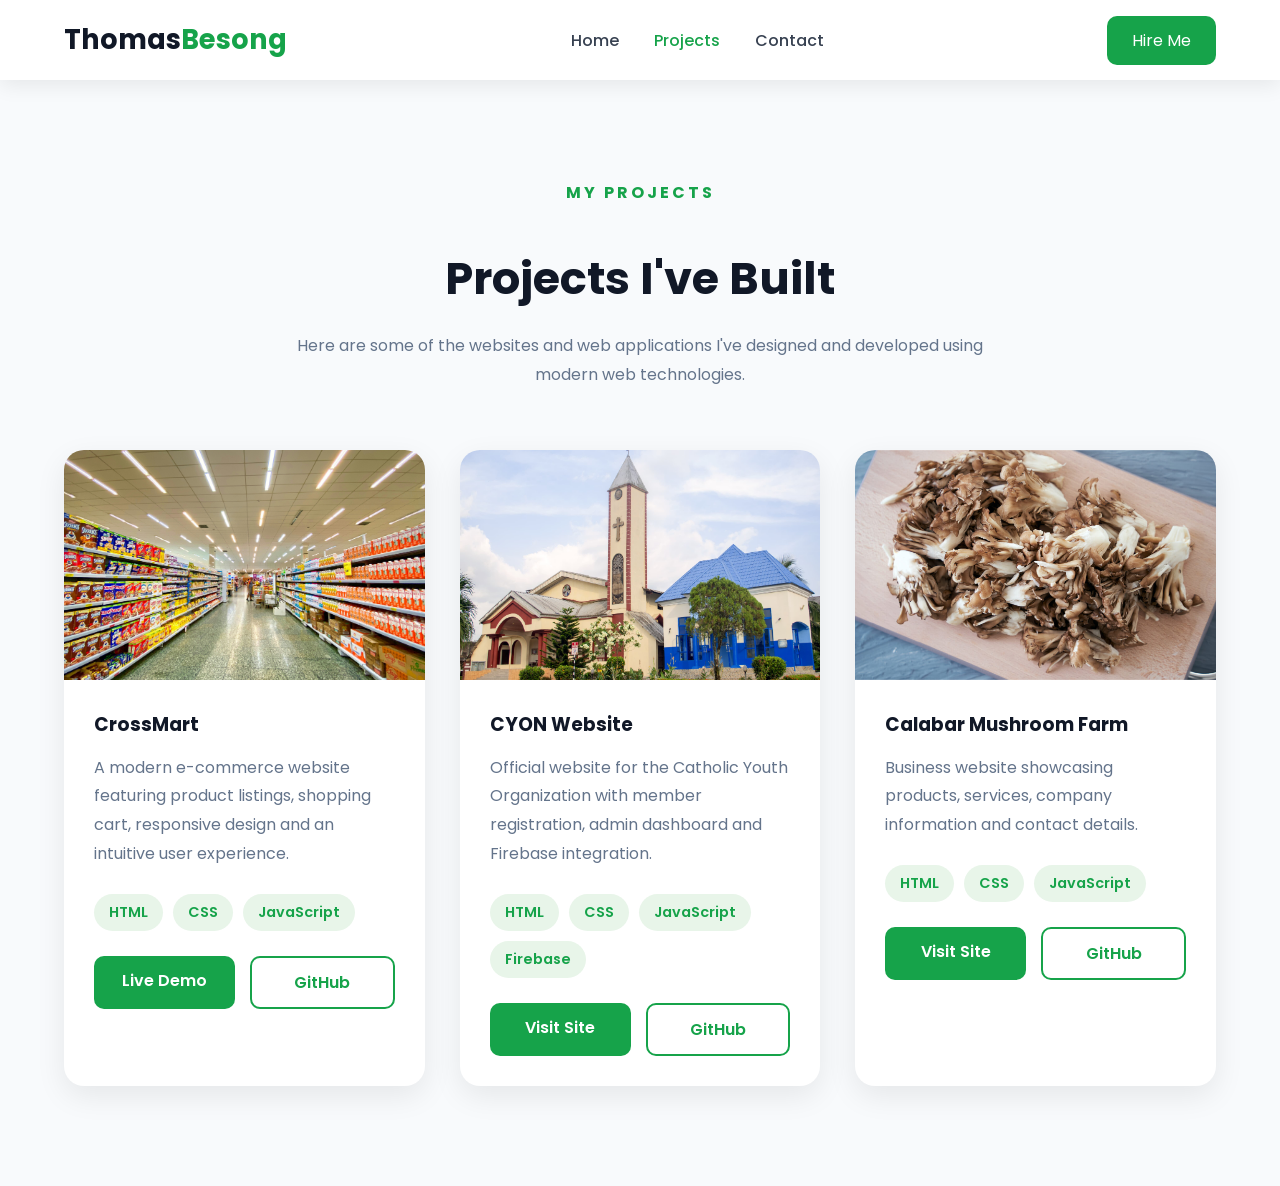
==== myprojects.html @ 171c2c74 "initial website about me" ====
<!DOCTYPE html>
<html lang="en">
<head>
    <meta charset="UTF-8">
    <meta name="viewport" content="width=device-width, initial-scale=1.0">
    <title>My Projects | Thomas Besong</title>

    <link rel="stylesheet" href="style.css">

    <link rel="stylesheet"
    href="https://cdnjs.cloudflare.com/ajax/libs/font-awesome/6.7.2/css/all.min.css">
</head>
<body>
    <header>

        <div class="container nav-container">
    
            <a href="index.html" class="logo">
                Thomas<span>Besong</span>
            </a>
    
            <nav>
    
                <ul class="nav-links">
    
                    <li><a href="index.html">Home</a></li>
    
                    <li><a href="myprojects.html" class="active">Projects</a></li>
    
                    <li><a href="contact.html">Contact</a></li>
    
                </ul>
    
            </nav>
    
            <a href="contact.html" class="hire-btn">
                Hire Me
            </a>
    
        </div>
    
    </header>

<section class="projects">

    <div class="container">

        <div class="project-header">

            <span class="section-tag">MY PROJECTS</span>

            <h2>Projects I've Built</h2>

            <p>
                Here are some of the websites and web applications I've
                designed and developed using modern web technologies.
            </p>

        </div>

        <div class="project-grid">

            <!-- CrossMart -->

            <div class="project-card">

                <img src="img/mart.jpg" alt="CrossMart">

                <div class="project-info">

                    <h3>CrossMart</h3>

                    <p>

                        A modern e-commerce website featuring product
                        listings, shopping cart, responsive design and
                        an intuitive user experience.

                    </p>

                    <div class="tech">

                        <span>HTML</span>
                        <span>CSS</span>
                        <span>JavaScript</span>

                    </div>

                    <div class="buttons">

                        <a href="https://tomgarh.github.io/ecommerce-website/" class="live">
                            Live Demo
                        </a>

                        <a href="https://github.com/Tomgarh/ecommerce-website" class="github">
                            GitHub
                        </a>

                    </div>

                </div>

            </div>

            <!-- CYON -->

            <div class="project-card">

                <img src="img/church.jpeg" alt="CYON Website">

                <div class="project-info">

                    <h3>CYON Website</h3>

                    <p>

                        Official website for the Catholic Youth Organization
                        with member registration, admin dashboard and
                        Firebase integration.

                    </p>

                    <div class="tech">

                        <span>HTML</span>
                        <span>CSS</span>
                        <span>JavaScript</span>
                        <span>Firebase</span>

                    </div>

                    <div class="buttons">

                        <a href="https://tomgarh.github.io/CYON-WEBSITE/index.html" class="live">
                            Visit Site
                        </a>

                        <a href="https://github.com/Tomgarh/CYON-WEBSITE" class="github">
                            GitHub
                        </a>

                    </div>

                </div>

            </div>

            <!-- Mushroom Farm -->

            <div class="project-card">

                <img src="img/mushroom2.jpg" alt="Mushroom Farm">

                <div class="project-info">

                    <h3>Calabar Mushroom Farm</h3>

                    <p>

                        Business website showcasing products, services,
                        company information and contact details.

                    </p>

                    <div class="tech">

                        <span>HTML</span>
                        <span>CSS</span>
                        <span>JavaScript</span>

                    </div>

                    <div class="buttons">

                        <a href="#" class="live">
                            Visit Site
                        </a>

                        <a href="https://github.com/Tomgarh/calabar-mushroom-farm" class="github">
                            GitHub
                        </a>

                    </div>

                </div>

            </div>



                </div>

            </div>

        </div>

    </div>

</section>

</body>
</html>
---- style.css ----
/*==========================
    GOOGLE FONT
===========================*/
@import url('https://fonts.googleapis.com/css2?family=Poppins:wght@300;400;500;600;700;800&display=swap');

/*==========================
    RESET
===========================*/

/*=========================
    HEADER
=========================*/

header{

    position:sticky;
    top:0;
    background:#fff;
    box-shadow:0 5px 20px rgba(0,0,0,.08);
    z-index:1000;

}

.nav-container{

    display:flex;
    justify-content:space-between;
    align-items:center;
    height:80px;

}

.logo{

    font-size:1.7rem;
    font-weight:700;
    color:#111827;

}

.logo span{

    color:#16a34a;

}

.nav-links{

    display:flex;
    list-style:none;
    gap:35px;

}

.nav-links a{

    color:#374151;
    font-weight:500;
    transition:.3s;

}

.nav-links a:hover,
.nav-links .active{

    color:#16a34a;

}

.hire-btn{

    background:#16a34a;
    color:#fff;
    padding:12px 25px;
    border-radius:10px;
    transition:.3s;

}

.hire-btn:hover{

    background:#15803d;

}

*{
    margin:0;
    padding:0;
    box-sizing:border-box;
}

html{
    scroll-behavior:smooth;
}

body{
    font-family:'Poppins',sans-serif;
    background:#f8fafc;
    color:#111827;
}

img{
    width:100%;
    display:block;
}

a{
    text-decoration:none;
}

.container{
    width:90%;
    max-width:1200px;
    margin:auto;
}

/*==========================
    ABOUT SECTION
===========================*/

.about{
    padding:100px 0;
}

.about-header{
    text-align:center;
    margin-bottom:70px;
}

.section-tag{
    display:inline-block;
    color:#16a34a;
    font-weight:700;
    letter-spacing:3px;
    margin-bottom:20px;
}

.about-header h2{
    font-size:3rem;
    margin-bottom:20px;
    color:#111827;
}

.section-intro{
    max-width:700px;
    margin:auto;
    color:#64748b;
    line-height:1.8;
    font-size:1.05rem;
}

.about-content{

    display:grid;
    grid-template-columns:420px 1fr;
    gap:70px;
    align-items:center;

}

/*==========================
    IMAGE
===========================*/

.about-image{
    position:relative;
}

.about-image img{

    border-radius:25px;
    box-shadow:0 20px 50px rgba(0,0,0,.12);

}

.about-image::before{

    content:"";
    position:absolute;
    width:100%;
    height:100%;
    border:4px solid #16a34a;
    border-radius:25px;
    left:-15px;
    top:15px;
    z-index:-1;

}

/*==========================
    TEXT
===========================*/

.about-text h3{

    font-size:2rem;
    margin-bottom:25px;

}

.about-text p{

    color:#475569;
    line-height:1.9;
    margin-bottom:20px;

}

/*==========================
    STATS
===========================*/

.stats{

    display:flex;
    gap:25px;
    margin:40px 0;

}

.stat{

    background:#fff;
    padding:20px;
    flex:1;
    text-align:center;
    border-radius:15px;
    box-shadow:0 8px 25px rgba(0,0,0,.08);
    transition:.3s;

}

.stat:hover{

    transform:translateY(-8px);

}

.stat h2{

    color:#16a34a;
    font-size:2rem;

}

.stat p{

    margin-top:8px;
    font-size:.95rem;
    color:#64748b;

}

/*==========================
    HIGHLIGHTS
===========================*/

.about-highlights{

    margin-top:40px;
    display:flex;
    flex-direction:column;
    gap:20px;

}

.highlight{

    display:flex;
    align-items:flex-start;
    gap:20px;
    background:#fff;
    padding:20px;
    border-radius:18px;
    box-shadow:0 8px 20px rgba(0,0,0,.08);
    transition:.3s;

}

.highlight:hover{

    transform:translateX(8px);

}

.highlight span{

    font-size:2rem;

}

.highlight h4{

    margin-bottom:8px;

}

.highlight p{

    margin:0;
    color:#64748b;

}

/*==========================
    BUTTONS
===========================*/

.about-buttons{

    display:flex;
    gap:20px;
    margin-top:45px;

}

.primary-btn{

    background:#16a34a;
    color:#fff;
    padding:15px 35px;
    border-radius:12px;
    font-weight:600;
    transition:.3s;

}

.primary-btn:hover{

    background:#15803d;

}

.secondary-btn{

    border:2px solid #16a34a;
    color:#16a34a;
    padding:15px 35px;
    border-radius:12px;
    font-weight:600;
    transition:.3s;

}

.secondary-btn:hover{

    background:#16a34a;
    color:#fff;

}
.projects{

    padding:100px 0;
    background:#f8fafc;

}

.project-header{

    text-align:center;
    margin-bottom:60px;

}

.project-header h2{

    font-size:2.8rem;
    margin:20px 0;

}

.project-header p{

    max-width:700px;
    margin:auto;
    color:#64748b;
    line-height:1.8;

}

.project-grid{

    display:grid;
    grid-template-columns:repeat(auto-fit,minmax(350px,1fr));
    gap:35px;

}

.project-card{

    background:#fff;
    border-radius:20px;
    overflow:hidden;
    box-shadow:0 10px 30px rgba(0,0,0,.08);
    transition:.4s;

}

.project-card:hover{

    transform:translateY(-10px);

}

.project-card img{

    height:230px;
    object-fit:cover;

}

.project-info{

    padding:30px;

}

.project-info h3{

    margin-bottom:15px;

}

.project-info p{

    color:#64748b;
    line-height:1.8;

}

.tech{

    margin:25px 0;
    display:flex;
    gap:10px;
    flex-wrap:wrap;

}

.tech span{

    background:#e8f5e9;
    color:#16a34a;
    padding:8px 15px;
    border-radius:30px;
    font-size:.9rem;
    font-weight:600;

}

.buttons{

    display:flex;
    gap:15px;

}

.live,
.github{

    flex:1;
    text-align:center;
    padding:12px;
    border-radius:10px;
    font-weight:600;
    transition:.3s;

}

.live{

    background:#16a34a;
    color:#fff;

}

.live:hover{

    background:#15803d;

}

.github{

    border:2px solid #16a34a;
    color:#16a34a;

}

.github:hover{

    background:#16a34a;
    color:#fff;

}
/*==========================
    CONTACT PAGE
===========================*/

.contact-page{

    padding:100px 0;

}

.contact-header{

    text-align:center;
    margin-bottom:60px;

}

.contact-header h1{

    font-size:3rem;
    margin:20px 0;

}

.contact-header p{

    max-width:700px;
    margin:auto;
    color:#64748b;
    line-height:1.8;

}

.contact-grid{

    display:grid;
    grid-template-columns:repeat(auto-fit,minmax(280px,1fr));
    gap:30px;
    margin-bottom:80px;

}

.contact-card{

    background:#fff;
    padding:40px 30px;
    text-align:center;
    border-radius:20px;
    box-shadow:0 10px 30px rgba(0,0,0,.08);
    transition:.3s;

}

.contact-card:hover{

    transform:translateY(-10px);

}

.contact-card i{

    font-size:3rem;
    color:#16a34a;
    margin-bottom:20px;

}

.contact-card h3{

    margin-bottom:15px;

}

.contact-card p{

    color:#64748b;
    margin-bottom:20px;

}

.contact-card a{

    color:#16a34a;
    font-weight:600;

}

/*==========================
    SERVICES
===========================*/

.services{

    text-align:center;

}

.services h2{

    margin-bottom:40px;
    font-size:2.2rem;

}

.service-list{

    display:grid;
    grid-template-columns:repeat(auto-fit,minmax(250px,1fr));
    gap:20px;

}

.service{

    background:#fff;
    padding:20px;
    border-radius:15px;
    box-shadow:0 8px 20px rgba(0,0,0,.08);
    font-weight:600;
    transition:.3s;

}

.service:hover{

    background:#16a34a;
    color:#fff;

}
/*==========================
    HIRE ME
===========================*/

.hire-me{

    background:#16a34a;
    color:#fff;
    text-align:center;
    padding:80px 20px;
    border-radius:25px;
    margin:80px auto;

}

.hire-me h2{

    font-size:2.5rem;
    margin-bottom:20px;

}

.hire-me p{

    max-width:700px;
    margin:0 auto 40px;
    line-height:1.8;
    font-size:1.05rem;

}

.hire-buttons{

    display:flex;
    justify-content:center;
    gap:20px;
    flex-wrap:wrap;

}

.hire-buttons a{

    padding:15px 35px;
    border-radius:10px;
    font-weight:600;
    text-decoration:none;
    transition:.3s;

}

.hire-buttons .primary-btn{

    background:#fff;
    color:#16a34a;

}

.hire-buttons .primary-btn:hover{

    background:#f3f4f6;

}

.hire-buttons .secondary-btn{

    border:2px solid #fff;
    color:#fff;

}

.hire-buttons .secondary-btn:hover{

    background:#fff;
    color:#16a34a;

}

/*==========================
    FOOTER
===========================*/

footer{

    background:#111827;
    color:#fff;
    text-align:center;
    padding:30px 0;
    margin-top:80px;

}

/*==========================
    RESPONSIVE
===========================*/

@media(max-width:992px){

.about-content{

    grid-template-columns:1fr;
    text-align:center;

}

.about-image{

    max-width:380px;
    margin:auto;

}

.about-image::before{

    display:none;

}

.stats{

    justify-content:center;
    flex-wrap:wrap;

}

.highlight{

    text-align:left;

}

.about-buttons{

    justify-content:center;

}

}

@media(max-width:768px){

.about{

    padding:70px 0;

}

.about-header h2{

    font-size:2.2rem;

}

.about-text h3{

    font-size:1.7rem;

}

.stats{

    flex-direction:column;

}

.about-buttons{

    flex-direction:column;

}

.primary-btn,
.secondary-btn{

    text-align:center;

}

}
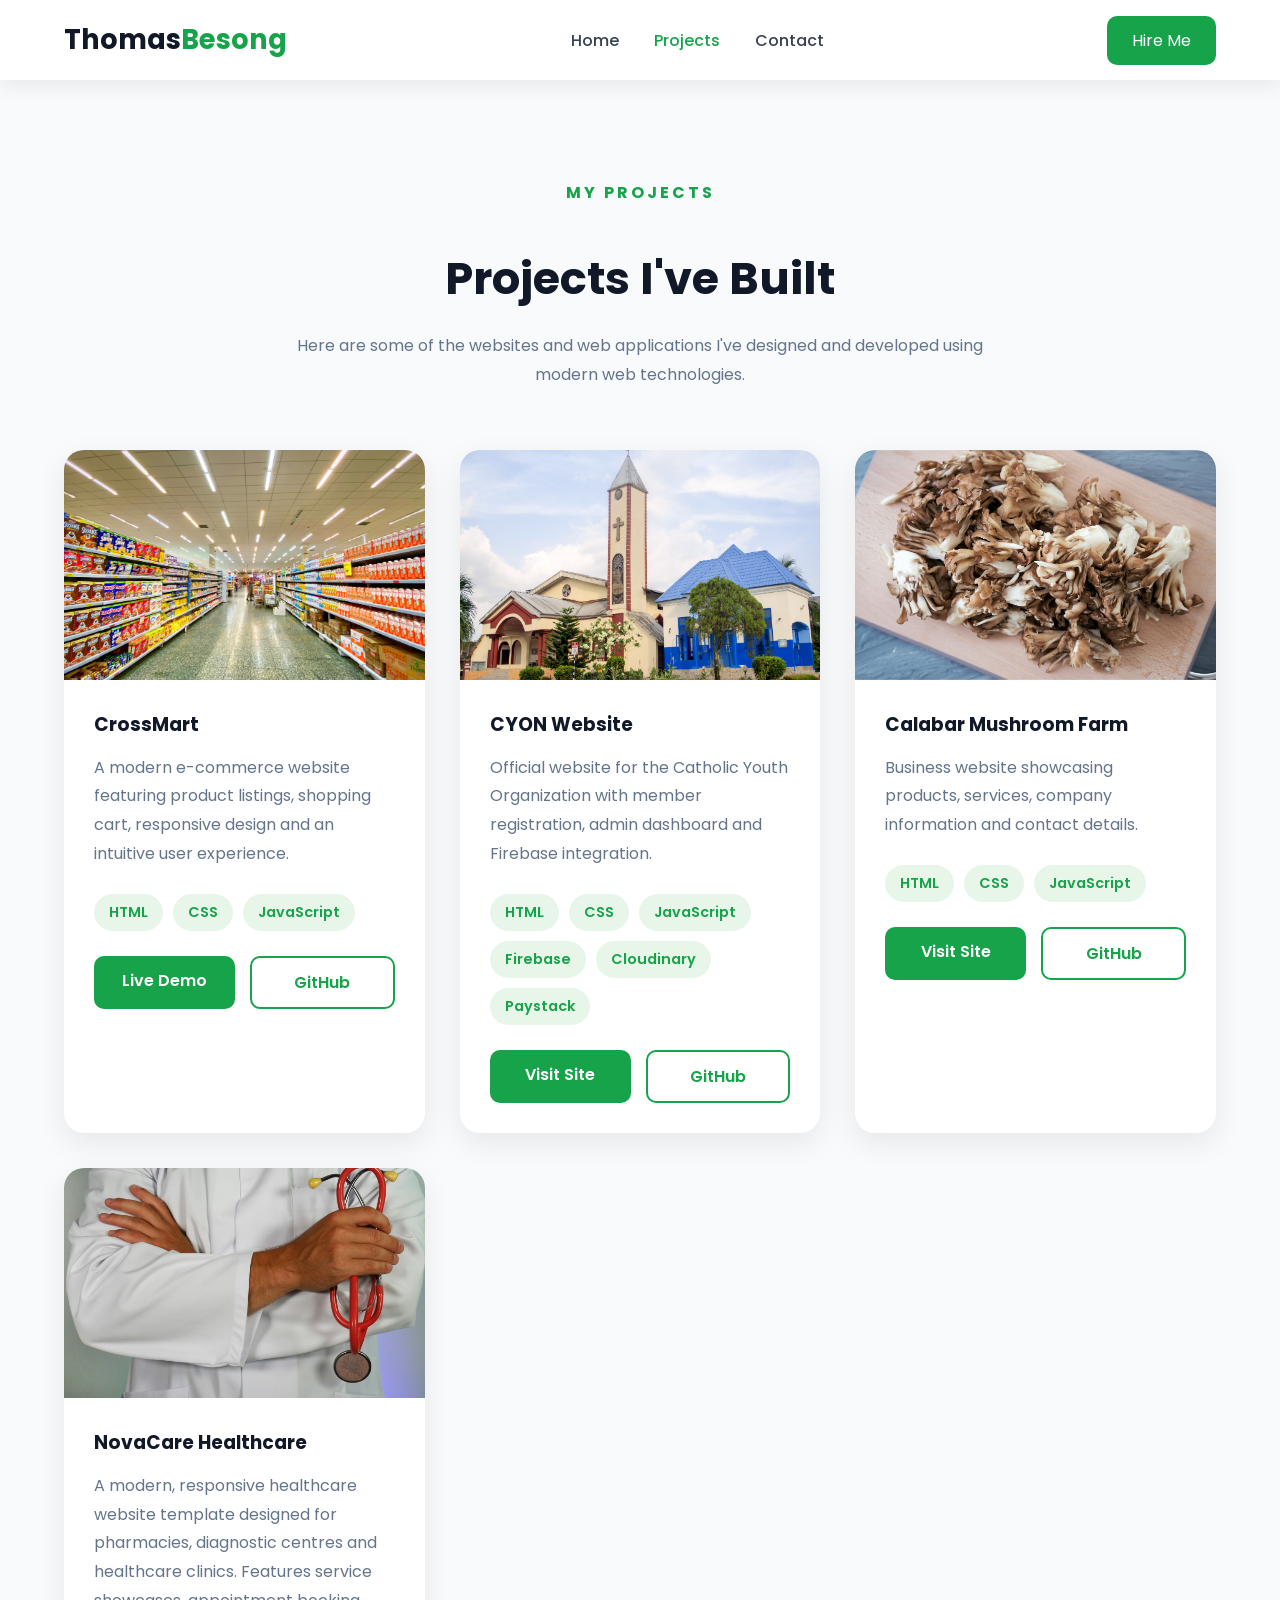
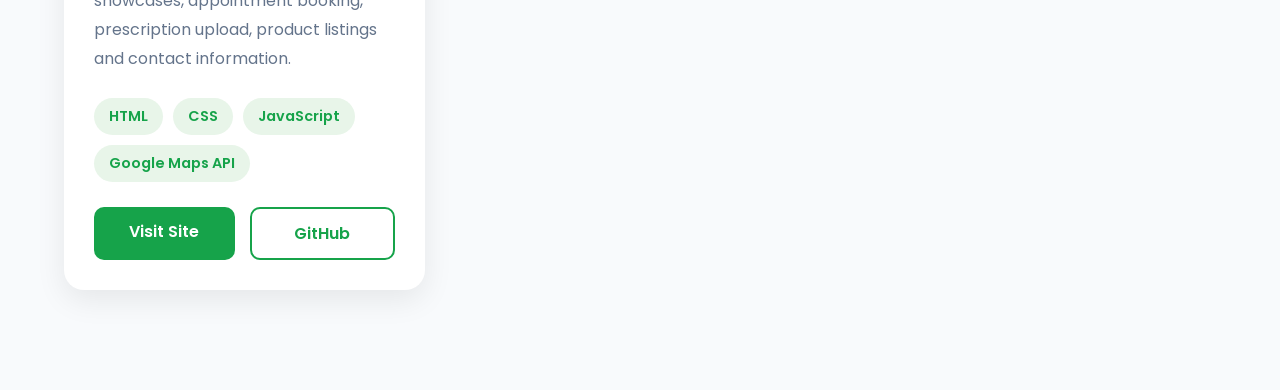
==== commit 513b42e8: "added my latest project" ====
--- a/myprojects.html
+++ b/myprojects.html
@@ -126,6 +126,9 @@
                         <span>CSS</span>
                         <span>JavaScript</span>
                         <span>Firebase</span>
+                        <span>Cloudinary</span>
+                        <span>Paystack</span>
+            
 
                     </div>
 
@@ -186,6 +189,46 @@
 
             </div>
 
+            <div class="project-card">
+
+                <img src="img/healthcare.jpg" alt="Healthcare Website">
+            
+                <div class="project-info">
+            
+                    <h3>NovaCare Healthcare</h3>
+            
+                    <p>
+                        A modern, responsive healthcare website template designed for
+                        pharmacies, diagnostic centres and healthcare clinics. Features
+                        service showcases, appointment booking, prescription upload,
+                        product listings and contact information.
+                    </p>
+            
+                    <div class="tech">
+            
+                        <span>HTML</span>
+                        <span>CSS</span>
+                        <span>JavaScript</span>
+                        <span>Google Maps API</span>
+            
+                    </div>
+            
+                    <div class="buttons">
+            
+                        <a href="https://tomgarh.github.io/healthcare-template" class="live" target="_blank">
+                            Visit Site
+                        </a>
+            
+                        <a href="https://github.com/Tomgarh/healthcare-template" class="github" target="_blank">
+                            GitHub
+                        </a>
+            
+                    </div>
+            
+                </div>
+            
+            </div>
+
 
 
                 </div>
--- a/style.css
+++ b/style.css
@@ -162,30 +162,32 @@
     IMAGE
 ===========================*/
 
+
+
+
+.image-frame{
+    position:absolute;
+    inset:15px 0 0 -15px;
+    border-radius:25px;
+    z-index:0;
+}
 .about-image{
-    position:relative;
+    position: relative;
+    width: 430px;
 }
 
 .about-image img{
-
-    border-radius:25px;
-    box-shadow:0 20px 50px rgba(0,0,0,.12);
-
-}
-
-.about-image::before{
-
-    content:"";
-    position:absolute;
-    width:100%;
-    height:100%;
-    border:4px solid #16a34a;
-    border-radius:25px;
-    left:-15px;
-    top:15px;
-    z-index:-1;
-
-}
+    width: 430px;
+    height: 500px;
+    object-fit: cover;
+    object-position: center top;
+    border-radius: 25px;
+    display: block;
+    box-shadow: 0 20px 50px rgba(0,0,0,.12);
+}
+
+
+
 
 /*==========================
     TEXT
@@ -717,86 +719,105 @@
     RESPONSIVE
 ===========================*/
 
-@media(max-width:992px){
-
-.about-content{
-
-    grid-template-columns:1fr;
-    text-align:center;
-
-}
-
-.about-image{
-
-    max-width:380px;
-    margin:auto;
-
-}
-
-.about-image::before{
-
-    display:none;
-
-}
-
-.stats{
-
-    justify-content:center;
-    flex-wrap:wrap;
-
-}
-
-.highlight{
-
-    text-align:left;
-
-}
-
-.about-buttons{
-
-    justify-content:center;
-
-}
-
-}
-
-@media(max-width:768px){
-
-.about{
-
-    padding:70px 0;
-
-}
-
-.about-header h2{
-
-    font-size:2.2rem;
-
-}
-
-.about-text h3{
-
-    font-size:1.7rem;
-
-}
-
-.stats{
-
-    flex-direction:column;
-
-}
-
-.about-buttons{
-
-    flex-direction:column;
-
-}
-
-.primary-btn,
-.secondary-btn{
-
-    text-align:center;
-
-}
-
-}+@media (max-width:768px){
+
+    /* HEADER */
+    
+    header{
+        padding:10px 0;
+    }
+    
+    .nav-container{
+        flex-direction:column;
+        justify-content:center;
+        gap:15px;
+        height:auto;
+        padding:15px 0;
+    }
+    
+    .logo{
+        font-size:1.5rem;
+    }
+    
+    .nav-links{
+        gap:20px;
+        justify-content:center;
+        flex-wrap:wrap;
+        padding:0;
+    }
+    
+    .nav-links a{
+        font-size:.95rem;
+    }
+    
+    .hire-btn{
+        width:100%;
+        max-width:220px;
+        text-align:center;
+    }
+    
+    /* ABOUT */
+    
+    .about{
+        padding:70px 0;
+    }
+    
+    .about-header h2{
+        font-size:2.2rem;
+    }
+    
+    .about-content{
+        grid-template-columns:1fr;
+        gap:40px;
+        text-align:center;
+    }
+    
+    .about-image{
+        width:100%;
+        max-width:320px;
+        margin:auto;
+    }
+    
+    .about-image img{
+        width:100%;
+        height:auto;
+    }
+    
+    .about-text h3{
+        font-size:1.7rem;
+    }
+    
+    .stats{
+        flex-direction:column;
+    }
+    
+    .about-buttons{
+        flex-direction:column;
+    }
+    
+    .primary-btn,
+    .secondary-btn{
+        text-align:center;
+    }
+    
+    /* PROJECTS */
+    
+    .project-grid{
+        grid-template-columns:1fr;
+    }
+    
+    .project-card img{
+        height:220px;
+    }
+    
+    /* CONTACT */
+    
+    .contact-grid{
+        grid-template-columns:1fr;
+    }
+    
+    .service-list{
+        grid-template-columns:1fr;
+    }
+    
+    }
